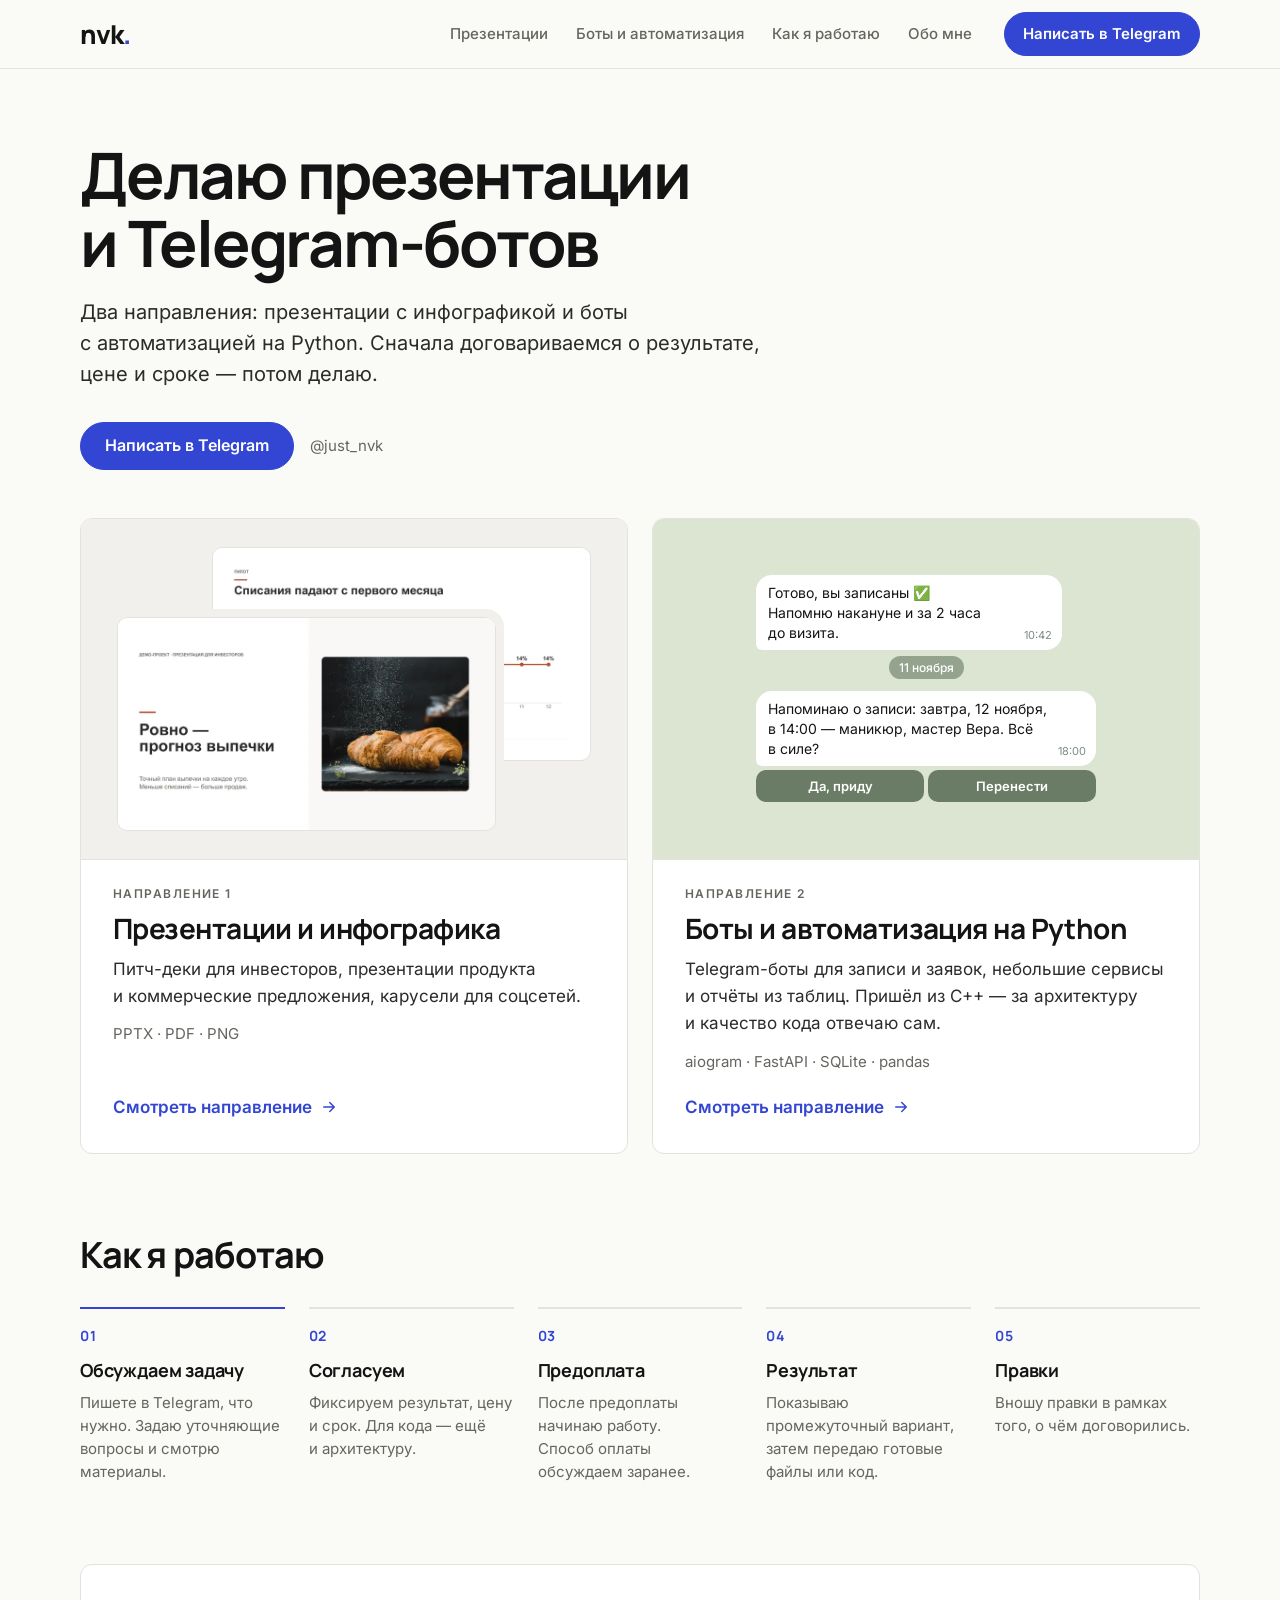
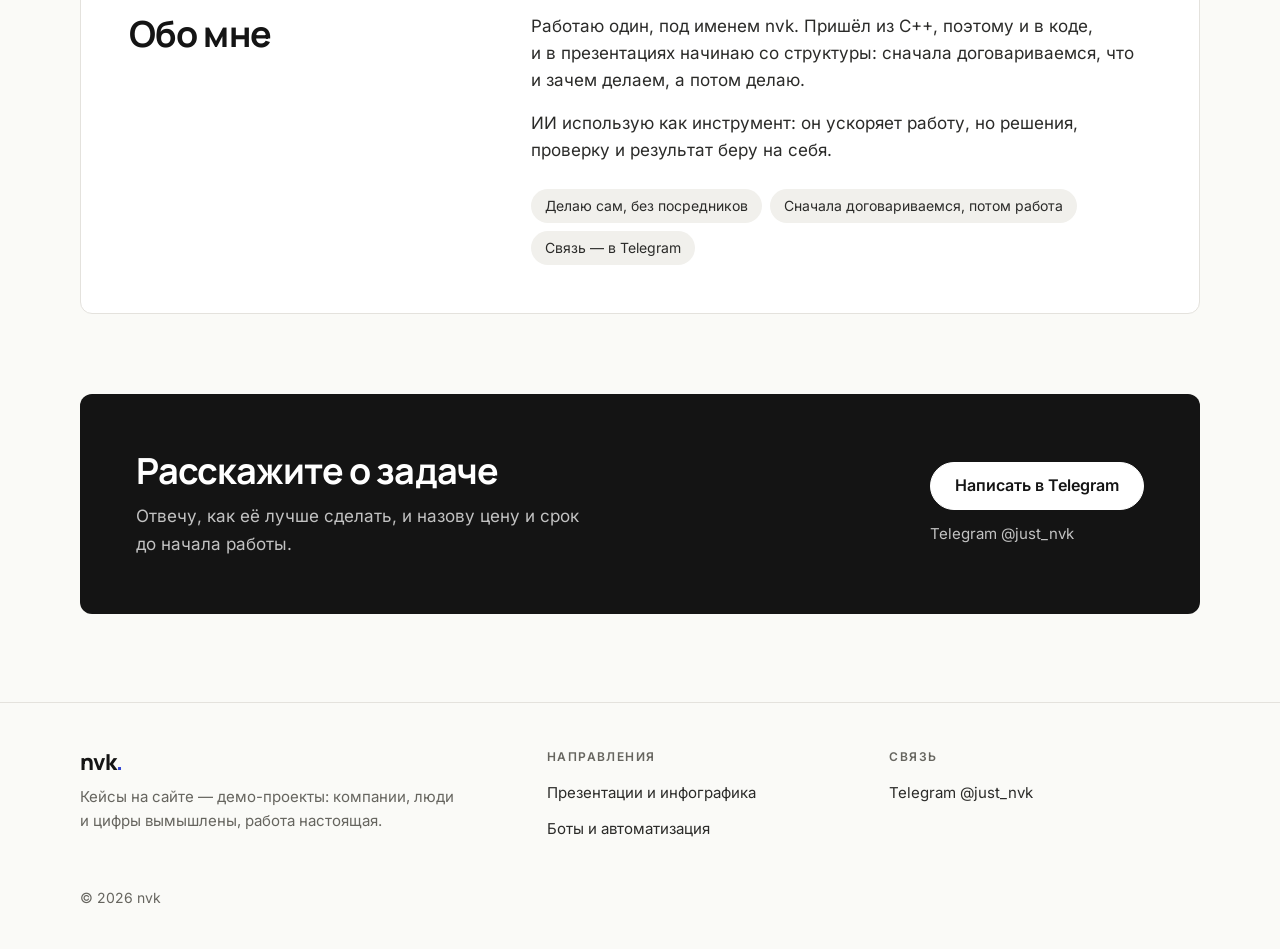
==== docs/index.html @ 6ec46cb9 "Сайт-портфолио nvk" ====
<!doctype html>
<html lang="ru">
<head>
<meta charset="utf-8">
<meta name="viewport" content="width=device-width, initial-scale=1">
<title>nvk — презентации и Telegram-боты</title>
<meta name="description" content="Делаю презентации и инфографику, Telegram-ботов и автоматизацию на Python. Сначала договариваемся о результате, цене и сроке — потом делаю.">
<meta property="og:type" content="website">
<meta property="og:locale" content="ru_RU">
<meta property="og:site_name" content="nvk">
<meta property="og:title" content="nvk — презентации и Telegram-боты">
<meta property="og:description" content="Делаю презентации и инфографику, Telegram-ботов и автоматизацию на Python. Сначала договариваемся о результате, цене и сроке — потом делаю.">
<link rel="canonical" href="https://just-nvk.github.io/">
<meta property="og:url" content="https://just-nvk.github.io/">
<meta property="og:image" content="https://just-nvk.github.io/assets/img/og/hub.png">
<meta property="og:image:width" content="1200">
<meta property="og:image:height" content="630">
<meta name="twitter:card" content="summary_large_image">
<meta name="theme-color" content="#FAFAF7">
<meta name="color-scheme" content="light">
<link rel="icon" href="favicon.svg" type="image/svg+xml">
<link rel="apple-touch-icon" href="apple-touch-icon.png">
<link rel="preload" href="assets/fonts/inter-cyrillic.woff2" as="font" type="font/woff2" crossorigin>
<link rel="preload" href="assets/fonts/manrope-cyrillic.woff2" as="font" type="font/woff2" crossorigin>
<link rel="stylesheet" href="assets/css/site.css?v=47641e12">
</head>
<body>
<a class="skip" href="#main">Перейти к содержанию</a>
<header class="site-header"><div class="container site-header__in">
<a class="wordmark" href="./" aria-label="nvk — на главную">nvk<i>.</i></a>
<nav class="nav" aria-label="Разделы"><a href="design/">Презентации</a><a href="dev/">Боты и автоматизация</a><a href="#process">Как я работаю</a><a href="#about">Обо мне</a></nav>
<a class="btn btn--primary btn--sm" href="https://t.me/just_nvk" target="_blank" rel="noopener">Написать в Telegram</a>
</div></header>
<main id="main">
<section class="hero hero--hub"><div class="container">
<h1>Делаю презентации и Telegram-ботов</h1>
<p class="lead">Два направления: презентации с инфографикой и боты с автоматизацией на Python. Сначала договариваемся о результате, цене и сроке — потом делаю.</p>
<div class="hero__actions"><a class="btn btn--primary" href="https://t.me/just_nvk" target="_blank" rel="noopener">Написать в Telegram</a><span class="hero__note">@just_nvk</span></div>
</div></section>
<section class="section section--dirs" aria-label="Направления"><div class="container"><div class="dirs">
<a class="dir" href="design/">
<div class="dir__media"><div class="deck-stack">
<img class="deck-stack__back" src="assets/img/rovno/slide-06-800.webp" srcset="assets/img/rovno/slide-06-800.webp 800w, assets/img/rovno/slide-06-1600.webp 1600w" sizes="(max-width: 899px) 90vw, 440px" width="1600" height="900" alt="Слайд «Пилот» из питч-дека «Ровно» с диаграммой списаний" loading="lazy" decoding="async">
<img class="deck-stack__front" src="assets/img/rovno/slide-01-800.webp" srcset="assets/img/rovno/slide-01-800.webp 800w, assets/img/rovno/slide-01-1600.webp 1600w" sizes="(max-width: 899px) 90vw, 440px" width="1600" height="900" alt="Обложка питч-дека «Ровно»" loading="lazy" decoding="async">
</div></div>
<div class="dir__body"><span class="dir__label">Направление 1</span><h2>Презентации и инфографика</h2><p><span class="nw">Питч-деки</span> для инвесторов, презентации продукта и коммерческие предложения, карусели для соцсетей.</p><p class="dir__meta">PPTX · PDF · PNG</p><span class="link-more">Смотреть направление <svg viewBox="0 0 24 24" fill="none" stroke="currentColor" stroke-width="2" stroke-linecap="round" stroke-linejoin="round" aria-hidden="true"><path d="M5 12h14M13 6l6 6-6 6"/></svg></span></div>
</a>
<a class="dir" href="dev/">
<div class="dir__media dir__media--chat"><div class="chat-snippet chat-snippet--full" role="img" aria-label="Пример: бот подтверждает запись, а накануне визита напоминает о ней и предлагает кнопки «Да, приду» и «Перенести»"><div class="chat-col" aria-hidden="true">
<div class="tg-msg">Готово, вы записаны ✅
Напомню накануне и за 2 часа до визита.<time>10:42</time></div>
<span class="tg-pill">11 ноября</span>
<div class="tg-group"><div class="tg-msg">Напоминаю о записи: завтра, 12 ноября, в 14:00 — маникюр, мастер Вера. Всё в силе?<time>18:00</time></div><div class="tg-kb tg-kb--2"><span>Да, приду</span><span>Перенести</span></div></div>
</div></div></div>
<div class="dir__body"><span class="dir__label">Направление 2</span><h2>Боты и автоматизация на Python</h2><p>Telegram-боты для записи и заявок, небольшие сервисы и отчёты из таблиц. Пришёл из C++ — за архитектуру и качество кода отвечаю сам.</p><p class="dir__meta">aiogram · FastAPI · SQLite · pandas</p><span class="link-more">Смотреть направление <svg viewBox="0 0 24 24" fill="none" stroke="currentColor" stroke-width="2" stroke-linecap="round" stroke-linejoin="round" aria-hidden="true"><path d="M5 12h14M13 6l6 6-6 6"/></svg></span></div>
</a>
</div></div></section>
<section class="section" id="process" aria-labelledby="process-title"><div class="container">
<div class="section__head"><h2 id="process-title">Как я работаю</h2></div>
<ol class="steps"><li><h3>Обсуждаем задачу</h3><p>Пишете в Telegram, что нужно. Задаю уточняющие вопросы и смотрю материалы.</p></li><li><h3>Согласуем</h3><p>Фиксируем результат, цену и срок. Для кода — ещё и архитектуру.</p></li><li><h3>Предоплата</h3><p>После предоплаты начинаю работу. Способ оплаты обсуждаем заранее.</p></li><li><h3>Результат</h3><p>Показываю промежуточный вариант, затем передаю готовые файлы или код.</p></li><li><h3>Правки</h3><p>Вношу правки в рамках того, о чём договорились.</p></li></ol>
</div></section>
<section class="section" id="about" aria-labelledby="about-title"><div class="container"><div class="about">
<h2 id="about-title">Обо мне</h2>
<div class="about__text"><p>Работаю один, под именем nvk. Пришёл из C++, поэтому и в коде, и в презентациях начинаю со структуры: сначала договариваемся, что и зачем делаем, а потом делаю.</p><p>ИИ использую как инструмент: он ускоряет работу, но решения, проверку и результат беру на себя.</p><ul class="about__facts"><li>Делаю сам, без посредников</li><li>Сначала договариваемся, потом работа</li><li>Связь — в Telegram</li></ul></div>
</div></div></section>
<section class="section" aria-labelledby="cta-title"><div class="container"><div class="cta-band">
<div><h2 id="cta-title">Расскажите о задаче</h2><p>Отвечу, как её лучше сделать, и назову цену и срок до начала работы.</p></div>
<div class="cta-band__act"><a class="btn btn--light" href="https://t.me/just_nvk" target="_blank" rel="noopener">Написать в Telegram</a><span class="cta-band__handle">Telegram @just_nvk</span></div>
</div></div></section>
</main>
<footer class="site-footer"><div class="container">
<div class="site-footer__grid">
<div class="site-footer__about"><a class="wordmark" href="./" aria-label="nvk — на главную">nvk<i>.</i></a><p>Кейсы на сайте — <span class="nw">демо-проекты</span>: компании, люди и цифры вымышлены, работа настоящая.</p></div>
<div><h2>Направления</h2><ul><li><a href="design/">Презентации и инфографика</a></li><li><a href="dev/">Боты и автоматизация</a></li></ul></div>
<div><h2>Связь</h2><ul><li><a href="https://t.me/just_nvk" target="_blank" rel="noopener">Telegram @just_nvk</a></li></ul></div>
</div>
<p class="site-footer__copy">© 2026 nvk</p>
</div></footer>
</body>
</html>
---- docs/assets/css/site.css ----
/* nvk — стили сайта. Шрифты: Manrope и Inter (SIL Open Font License). */
@font-face{font-family:"Manrope";font-style:normal;font-weight:200 800;font-display:swap;src:url(../fonts/manrope-cyrillic.woff2) format("woff2");unicode-range:U+0301,U+0400-045F,U+0490-0491,U+04B0-04B1,U+2116}
@font-face{font-family:"Manrope";font-style:normal;font-weight:200 800;font-display:swap;src:url(../fonts/manrope-latin.woff2) format("woff2");unicode-range:U+0000-00FF,U+0131,U+0152-0153,U+02BB-02BC,U+02C6,U+02DA,U+02DC,U+0304,U+0308,U+0329,U+2000-206F,U+20AC,U+2122,U+2191,U+2193,U+2212,U+2215,U+FEFF,U+FFFD}
@font-face{font-family:"Inter";font-style:normal;font-weight:100 900;font-display:swap;src:url(../fonts/inter-cyrillic.woff2) format("woff2");unicode-range:U+0301,U+0400-045F,U+0490-0491,U+04B0-04B1,U+2116}
@font-face{font-family:"Inter";font-style:normal;font-weight:100 900;font-display:swap;src:url(../fonts/inter-latin.woff2) format("woff2");unicode-range:U+0000-00FF,U+0131,U+0152-0153,U+02BB-02BC,U+02C6,U+02DA,U+02DC,U+0304,U+0308,U+0329,U+2000-206F,U+20AC,U+2122,U+2191,U+2193,U+2212,U+2215,U+FEFF,U+FFFD}
@font-face{font-family:"Inter";font-style:normal;font-weight:100 900;font-display:swap;src:url(../fonts/inter-ruble.woff2) format("woff2");unicode-range:U+20BD}

:root{
  --ink:#141414;--text:#2B2B29;--muted:#66655F;
  --paper:#FAFAF7;--surface:#F1F0EC;--line:#E4E2DD;--line-strong:#CFCCC5;--white:#FFFFFF;
  --accent:#3346D3;--accent-hover:#2636B5;--accent-soft:#EEF0FD;
  --tg-bg:#DCE5D1;
  --font-head:"Manrope","Inter",system-ui,-apple-system,"Segoe UI",Roboto,Arial,sans-serif;
  --font-body:"Inter",system-ui,-apple-system,"Segoe UI",Roboto,Arial,sans-serif;
  --font-mono:ui-monospace,SFMono-Regular,Menlo,Consolas,"Liberation Mono",monospace;
  --container:1120px;--gutter:clamp(20px,4vw,40px);
  --radius:12px;--radius-sm:8px;
  color-scheme:light;
}

*,*::before,*::after{box-sizing:border-box}
html{-webkit-text-size-adjust:100%;text-size-adjust:100%;scroll-padding-top:88px}
@media (prefers-reduced-motion:no-preference){html{scroll-behavior:smooth}}
body{margin:0;background:var(--paper);color:var(--text);font:400 17px/1.6 var(--font-body);-webkit-font-smoothing:antialiased;-moz-osx-font-smoothing:grayscale;font-feature-settings:"cv11"}
img,svg{display:block;max-width:100%}
img{height:auto}
a{color:inherit}
h1,h2,h3{margin:0;font-family:var(--font-head);color:var(--ink);font-weight:700;text-wrap:balance}
p,ul,ol,figure{margin:0}
ul,ol{padding:0;list-style:none}
p{text-wrap:pretty}
main{display:block}

.nw{white-space:nowrap}
.container{width:100%;max-width:calc(var(--container) + 2 * var(--gutter));margin-inline:auto;padding-inline:var(--gutter)}
.vh{position:absolute!important;width:1px;height:1px;margin:-1px;padding:0;overflow:hidden;clip:rect(0 0 0 0);white-space:nowrap;border:0}
.skip{position:absolute;left:16px;top:-80px;z-index:100;padding:12px 18px;background:var(--ink);color:#fff;border-radius:var(--radius-sm);text-decoration:none;font-weight:600}
.skip:focus{top:12px}
:focus-visible{outline:2px solid var(--accent);outline-offset:3px;border-radius:6px}

/* Шапка */
.site-header{position:sticky;top:0;z-index:20;background:rgba(250,250,247,.9);-webkit-backdrop-filter:saturate(1.5) blur(14px);backdrop-filter:saturate(1.5) blur(14px);border-bottom:1px solid var(--line)}
.site-header__in{display:flex;align-items:center;gap:32px;min-height:68px}
.wordmark{font:800 26px/1 var(--font-head);letter-spacing:-.04em;color:var(--ink);text-decoration:none;padding:8px 0}
.wordmark i{font-style:normal;color:var(--accent)}
.nav{display:flex;gap:28px;margin-left:auto}
.nav a{font-size:15px;font-weight:500;color:var(--muted);text-decoration:none;padding:12px 0}
.nav a:hover{color:var(--ink)}
.nav a[aria-current="page"]{color:var(--ink)}
@media (max-width:899px){.nav{display:none}.site-header .btn{margin-left:auto}}

/* Кнопки и метки */
.btn{display:inline-flex;align-items:center;justify-content:center;gap:10px;min-height:48px;padding:12px 24px;border:1.5px solid var(--accent);border-radius:999px;font:600 16px/1.2 var(--font-body);text-decoration:none;white-space:nowrap;cursor:pointer;transition:background-color .15s,border-color .15s,color .15s}
.btn svg{width:18px;height:18px;flex:none}
.btn--primary{background:var(--accent);color:#fff}
.btn--primary:hover{background:var(--accent-hover);border-color:var(--accent-hover)}
.btn--ghost{background:transparent;color:var(--accent)}
.btn--ghost:hover{background:var(--accent-soft)}
.btn--light{background:#fff;border-color:#fff;color:var(--ink)}
.btn--light:hover{background:var(--accent-soft);border-color:var(--accent-soft)}
.btn--sm{min-height:44px;padding:10px 18px;font-size:15px}
.kicker{display:inline-block;font:600 12px/1 var(--font-body);letter-spacing:.12em;text-transform:uppercase;color:var(--accent);background:var(--accent-soft);padding:8px 12px;border-radius:999px}
.badge{display:inline-flex;align-items:center;gap:6px;font:600 12px/1 var(--font-body);letter-spacing:.08em;text-transform:uppercase;color:var(--muted);background:var(--white);border:1px solid var(--line);padding:7px 10px;border-radius:999px}
.badge::before{content:"";width:6px;height:6px;border-radius:50%;background:var(--accent)}
.tags{display:flex;flex-wrap:wrap;gap:8px}
.tags li{font-size:14px;line-height:1;padding:9px 12px;border:1px solid var(--line);border-radius:999px;background:var(--white);color:var(--text)}
.link-more{display:inline-flex;align-items:center;gap:8px;font-weight:600;color:var(--accent);text-decoration:none}
a.link-more:hover{text-decoration:underline;text-underline-offset:3px}
.link-more svg{width:18px;height:18px;transition:transform .15s}

/* Общие секции */
.section{padding:64px 0}
@media (max-width:599px){.section{padding:48px 0}.section--band{padding:48px 0}}
.section + .section{padding-top:16px}
.section--band{background:var(--surface);padding:64px 0;margin:48px 0 0}
.section--band + .section{padding-top:64px}
.section__head{margin-bottom:32px}
.section__head p{margin-top:12px;color:var(--muted);max-width:40em}
h2{font-size:clamp(28px,3vw,36px);line-height:1.15;letter-spacing:-.025em}
h3{font-size:21px;line-height:1.3;letter-spacing:-.01em}

/* Первый экран */
.hero{padding:72px 0 56px}
.hero__grid{display:grid;grid-template-columns:minmax(0,1fr) minmax(0,1fr);gap:56px;align-items:center}
.hero h1{margin-top:20px;font-size:clamp(38px,4.6vw,54px);line-height:1.06;letter-spacing:-.035em}
.hero .lead{margin-top:20px}
.lead{font-size:clamp(18px,1.7vw,20px);line-height:1.55;color:var(--text);max-width:33em}
.hero__actions{display:flex;flex-wrap:wrap;align-items:center;gap:12px 16px;margin-top:32px}
.hero__note{font-size:15px;color:var(--muted)}
.hero .tags{margin-top:28px}
.hero--hub{padding-bottom:32px}
.section--dirs{padding-top:16px}
@media (min-width:900px){.hero--dev .hero__grid{grid-template-columns:minmax(0,1.35fr) minmax(0,.65fr)}}
.hero--hub h1{margin-top:0;max-width:12em;font-size:clamp(40px,5.4vw,64px)}
.hero--hub .lead{max-width:36em}
@media (max-width:899px){.hero{padding:48px 0 40px}.hero__grid{grid-template-columns:1fr;gap:40px}}

/* Слайды в первом экране */
.deck-stack{position:relative;aspect-ratio:16/12.6;width:100%}
.deck-stack img{position:absolute;width:84%;border-radius:10px;border:1px solid var(--line);background:#fff}
.deck-stack__back{top:0;right:0}
.deck-stack__front{left:0;bottom:0;outline:8px solid var(--paper)}

/* Макет Telegram */
.phone{width:min(340px,100%);margin-inline:auto;padding:10px;border-radius:46px;background:var(--ink)}
.phone__screen{display:flex;flex-direction:column;height:560px;border-radius:36px;overflow:hidden;background:var(--tg-bg)}
.phone__caption{margin-top:16px;text-align:center;font-size:14px;color:var(--muted)}
.tg-head{display:flex;align-items:center;gap:12px;padding:14px 16px 12px;background:#fff;border-bottom:1px solid rgba(20,20,20,.06)}
.tg-head__back{width:10px;height:16px;color:#6B7A72;flex:none}
.tg-ava{display:grid;place-items:center;flex:none;width:38px;height:38px;border-radius:50%;background:#2E9E77;color:#fff;font:700 16px/1 var(--font-body)}
.tg-head b{display:block;font-size:15px;line-height:1.25;color:var(--ink);font-weight:600}
.tg-head small{display:block;font-size:13px;line-height:1.3;color:#6B7A72}
.tg-chat{flex:1;display:flex;flex-direction:column;justify-content:flex-end;gap:6px;padding:12px 10px 10px;overflow:hidden}
.tg-pill{align-self:center;margin-bottom:6px;padding:4px 10px;border-radius:999px;background:rgba(48,72,46,.42);color:#fff;font-size:12px;line-height:1.3;font-weight:500}
.tg-msg{align-self:flex-start;max-width:90%;padding:8px 12px 7px;border-radius:16px 16px 16px 6px;background:#fff;color:var(--ink);font-size:14px;line-height:1.42;white-space:pre-line}
.tg-msg time{float:right;margin:7px -2px -3px 12px;font-size:11px;line-height:1;color:#7F8C84}
.tg-group{display:grid;gap:4px;align-self:flex-start;width:fit-content;max-width:90%}
.tg-group .tg-msg{max-width:none}
.tg-kb{display:grid;gap:4px}
.tg-kb--3{grid-template-columns:repeat(3,minmax(0,1fr))}
.tg-kb--2{grid-template-columns:repeat(2,minmax(0,1fr))}
.tg-kb span{display:block;padding:8px 10px;border-radius:10px;background:rgba(38,60,36,.62);color:#fff;font-size:13px;line-height:1.25;font-weight:600;text-align:center;white-space:nowrap;overflow:hidden;text-overflow:ellipsis}
.tg-kb .is-wide{grid-column:1/-1}
.tg-kb .is-active{background:rgba(20,36,20,.86)}
.tg-input{display:flex;align-items:center;gap:10px;margin:0 8px 10px;padding:10px 14px;border-radius:999px;background:#fff;color:#8E9A93;font-size:14px}
.tg-input::after{content:"";margin-left:auto;width:18px;height:18px;border-radius:50%;border:2px solid #B9C2BC}
.chat-snippet{display:flex;align-items:center;justify-content:center;height:100%;padding:24px;background:var(--tg-bg)}
.chat-col{display:flex;flex-direction:column;gap:6px;width:100%;max-width:340px}
.chat-col .tg-group{max-width:100%}

/* Направления на главной */
.dirs{display:grid;grid-template-columns:repeat(2,minmax(0,1fr));gap:24px}
.dir{display:flex;flex-direction:column;background:var(--white);border:1px solid var(--line);border-radius:var(--radius);overflow:hidden;text-decoration:none;color:inherit;transition:border-color .15s}
.dir:hover{border-color:var(--line-strong)}
.dir:hover .link-more svg,.card:hover .link-more svg{transform:translateX(3px)}
.dir__media{position:relative;aspect-ratio:16/10;background:var(--surface);border-bottom:1px solid var(--line);overflow:hidden}
.dir__media .deck-stack{position:absolute;inset:28px 36px;width:auto;aspect-ratio:auto}
.dir__media .deck-stack img{width:80%}
.dir__media .deck-stack__front{outline-color:var(--surface)}
.dir__body{display:flex;flex-direction:column;gap:12px;flex:1;padding:28px 32px 32px}
.dir__label{font:600 12px/1 var(--font-body);letter-spacing:.12em;text-transform:uppercase;color:var(--muted)}
.dir h2{font-size:clamp(24px,2.4vw,28px);letter-spacing:-.02em}
.dir__meta{font-size:15px;color:var(--muted)}
.dir .link-more{margin-top:auto;padding-top:8px}
@media (max-width:899px){.dirs{grid-template-columns:1fr}.dir__body{padding:24px 24px 28px}}
@media (max-width:599px){.dir__media--chat{aspect-ratio:auto}.dir__media--chat .chat-snippet{padding:24px 16px}}

/* Услуги */
.svc{display:grid;grid-template-columns:repeat(3,minmax(0,1fr));gap:24px;counter-reset:svc}
.svc li{display:flex;flex-direction:column;gap:12px;padding:28px;background:var(--white);border:1px solid var(--line);border-radius:var(--radius)}
.svc li::before{counter-increment:svc;content:"0" counter(svc);font:700 14px/1 var(--font-head);color:var(--accent);letter-spacing:.04em}
.svc p{color:var(--text)}
.svc__foot{display:flex;flex-direction:column;gap:4px;margin-top:auto;padding-top:16px;border-top:1px solid var(--line)}
.svc__price{font:700 18px/1.35 var(--font-head);color:var(--ink)}
.svc__price span{font:500 15px/1.35 var(--font-body);color:var(--muted)}
.svc__meta{font-size:14px;color:var(--muted);font-weight:500}
@media (max-width:899px){.svc{grid-template-columns:1fr;gap:16px}.svc li{padding:24px}}

/* Карточки кейсов */
.cards{display:grid;grid-template-columns:repeat(auto-fill,minmax(300px,1fr));gap:24px}
.cards--2{grid-template-columns:repeat(2,minmax(0,1fr))}
.card{display:flex;flex-direction:column;background:var(--white);border:1px solid var(--line);border-radius:var(--radius);overflow:hidden;color:inherit;text-decoration:none;transition:border-color .15s}
a.card:hover{border-color:var(--line-strong)}
.card__media{position:relative;aspect-ratio:16/9;background:var(--surface);border-bottom:1px solid var(--line);overflow:hidden}
.card__media > img{width:100%;height:100%;object-fit:cover}
.card__tags{display:flex;flex-wrap:wrap;align-items:center;gap:8px}
.card__ph{display:grid;place-items:center;height:100%;font:600 14px/1 var(--font-body);letter-spacing:.12em;text-transform:uppercase;color:var(--muted)}
.card__ph span{padding:10px 14px;border:1px dashed var(--line-strong);border-radius:999px}
.card__body{display:flex;flex-direction:column;align-items:flex-start;gap:12px;flex:1;padding:24px 28px 28px}
.card__meta{font-size:15px;color:var(--muted)}
.card .link-more{margin-top:auto;padding-top:4px}
.card--draft .card__body h3{color:var(--text)}
.cards--1{grid-template-columns:minmax(0,1fr)}
@media (min-width:900px){
  .card--wide{display:grid;grid-template-columns:minmax(0,1.3fr) minmax(0,1fr)}
  .card--wide .card__media{border-bottom:0;border-right:1px solid var(--line)}
  .card--wide .card__body{justify-content:center;padding:40px 48px}
  .card--wide h3{font-size:30px}
  .card--wide .link-more{margin-top:8px}
}
.cases-empty{padding:24px 28px;border:1px dashed var(--line-strong);border-radius:var(--radius);color:var(--muted)}
@media (max-width:899px){.cards--2{grid-template-columns:1fr}.card__body{padding:22px 24px 26px}}

/* Что получите */
.benefits{display:grid;grid-template-columns:repeat(2,minmax(0,1fr));gap:20px 48px}
.benefits li{display:grid;grid-template-columns:32px 1fr;gap:4px 16px;padding:24px 0;border-top:1px solid var(--line-strong)}
.benefits svg{grid-row:span 2;width:32px;height:32px}
.benefits h3{font-size:19px}
.benefits p{color:var(--text)}
@media (max-width:899px){.benefits{grid-template-columns:1fr;gap:0}}

/* Как я работаю */
.steps{display:grid;grid-template-columns:repeat(5,minmax(0,1fr));gap:24px;counter-reset:step}
.steps li{position:relative;padding-top:20px;border-top:2px solid var(--line)}
.steps li::before{counter-increment:step;content:"0" counter(step);display:block;margin-bottom:16px;font:700 14px/1 var(--font-head);color:var(--accent);letter-spacing:.04em}
.steps li:first-child{border-top-color:var(--accent)}
.steps h3{font-size:18px;line-height:1.3;margin-bottom:8px}
.steps p{font-size:15px;line-height:1.55;color:var(--muted)}
@media (max-width:1023px){
  .steps{grid-template-columns:1fr;gap:0}
  .steps li{display:grid;grid-template-columns:48px 1fr;padding:20px 0;border-top:1px solid var(--line)}
  .steps li:first-child{border-top-color:var(--line)}
  .steps li::before{grid-row:span 2;margin:3px 0 0}
}

/* Обо мне */
.about{display:grid;grid-template-columns:minmax(0,4fr) minmax(0,7fr);gap:48px;padding:48px;background:var(--white);border:1px solid var(--line);border-radius:var(--radius)}
.about__text{display:flex;flex-direction:column;gap:16px;max-width:40em}
.about__facts{display:flex;flex-wrap:wrap;gap:8px;margin-top:8px}
.about__facts li{font-size:14px;line-height:1.3;padding:8px 14px;border-radius:18px;background:var(--surface);color:var(--text)}
@media (max-width:899px){.about{grid-template-columns:1fr;gap:20px;padding:28px 24px}}

/* Вопросы */
.faq-wrap{display:grid;grid-template-columns:minmax(0,4fr) minmax(0,7fr);gap:32px 48px;align-items:start}
.faq-wrap__head{display:flex;flex-direction:column;align-items:flex-start;gap:12px}
.faq-wrap__head p{color:var(--muted);max-width:22em}
.faq-wrap__head .link-more{padding:10px 0}
@media (max-width:899px){.faq-wrap{grid-template-columns:1fr}}
.faq{border-top:1px solid var(--line)}
.faq details{border-bottom:1px solid var(--line)}
.faq summary{position:relative;display:block;padding:22px 56px 22px 0;font:600 18px/1.4 var(--font-head);color:var(--ink);cursor:pointer;list-style:none}
.faq summary::-webkit-details-marker{display:none}
.faq summary::before,.faq summary::after{content:"";position:absolute;right:12px;top:50%;width:16px;height:2px;margin-top:-1px;border-radius:2px;background:var(--ink);transition:transform .2s}
.faq summary::after{transform:rotate(90deg)}
.faq details[open] summary::after{transform:rotate(0)}
.faq details p{padding:0 56px 24px 0;color:var(--text);max-width:40em}
@media (max-width:599px){.faq summary{font-size:17px;padding-right:44px}.faq details p{padding-right:0}}

/* Призыв */
.cta-band{display:grid;grid-template-columns:minmax(0,1fr) auto;align-items:center;gap:24px 48px;padding:56px;background:var(--ink);border-radius:var(--radius);color:#fff}
.cta-band h2{color:#fff}
.cta-band p{margin-top:12px;color:rgba(255,255,255,.74);max-width:32em}
.cta-band__act{display:flex;flex-direction:column;align-items:flex-start;gap:12px}
.cta-band__handle{font-size:15px;color:rgba(255,255,255,.74)}
@media (max-width:899px){.cta-band{grid-template-columns:1fr;padding:36px 24px}}

/* Подвал */
.site-footer{margin-top:24px;padding:48px 0 40px;border-top:1px solid var(--line);font-size:15px;color:var(--muted)}
.site-footer__grid{display:grid;grid-template-columns:minmax(0,1.4fr) repeat(2,minmax(0,1fr));gap:32px}
.site-footer .wordmark{font-size:22px;padding:0}
.site-footer__about{display:flex;flex-direction:column;align-items:flex-start;gap:12px;max-width:26em}
.site-footer h2{font:600 12px/1 var(--font-body);letter-spacing:.12em;text-transform:uppercase;color:var(--muted);margin-bottom:12px}
.site-footer li a{display:inline-block;padding:6px 0;color:var(--text);text-decoration:none}
.site-footer li a:hover{color:var(--accent)}
.site-footer__copy{margin-top:40px;font-size:14px}
@media (max-width:899px){.site-footer__grid{grid-template-columns:1fr 1fr}.site-footer__about{grid-column:1/-1}}

/* Страница кейса */
.crumbs{display:flex;flex-wrap:wrap;gap:8px;align-items:center;font-size:15px;color:var(--muted)}
.crumbs a{display:inline-flex;align-items:center;gap:8px;color:var(--muted);text-decoration:none;padding:10px 0}
.crumbs a:hover{color:var(--ink)}
.crumbs svg{width:14px;height:14px}
.case-hero{padding:32px 0 40px}
.case-hero .kicker{margin-top:20px}
.case-hero h1{margin-top:20px;font-size:clamp(36px,4.4vw,52px);line-height:1.08;letter-spacing:-.035em;max-width:14em}
.case-hero .lead{margin-top:20px;max-width:36em}
.facts{display:grid;grid-template-columns:repeat(4,minmax(0,1fr));margin-top:40px;border-top:1px solid var(--line);border-bottom:1px solid var(--line)}
.facts li{padding:20px 24px 20px 0}
.facts li + li{padding-left:24px;border-left:1px solid var(--line)}
.facts span{display:block;font-size:13px;letter-spacing:.08em;text-transform:uppercase;color:var(--muted);font-weight:600}
.facts b{display:block;margin-top:6px;font-weight:600;color:var(--ink);font-size:16px;line-height:1.4}
@media (max-width:899px){.facts{grid-template-columns:1fr 1fr}.facts li:nth-child(odd){padding-left:0;border-left:0}.facts li:nth-child(n+3){border-top:1px solid var(--line)}}
.case-cover{display:grid;grid-template-columns:minmax(0,2.08fr) minmax(0,1fr);gap:16px;align-items:start}
.case-cover__side{display:grid;gap:16px}
.case-cover img{width:100%;border-radius:var(--radius-sm);border:1px solid var(--line);background:#fff}
@media (max-width:699px){.case-cover{grid-template-columns:1fr;gap:12px}.case-cover__side{grid-template-columns:1fr 1fr;gap:12px}}
.case-sec{display:grid;grid-template-columns:minmax(0,3fr) minmax(0,8fr);gap:24px 48px;padding:48px 0;border-top:1px solid var(--line)}
.case-sec:first-of-type{border-top:0}
.case-sec__body{display:flex;flex-direction:column;gap:16px;max-width:720px}
.case-sec__body > *{min-width:0}
@media (max-width:899px){.case-sec{grid-template-columns:1fr;padding:40px 0}}
.flow{display:flex;flex-wrap:wrap;gap:8px 6px;align-items:center}
.flow li{display:inline-flex;align-items:center;gap:6px;font-size:15px;font-weight:500}
.flow li span{padding:8px 12px;border:1px solid var(--line);border-radius:999px;background:var(--white)}
.flow li:not(:last-child)::after{content:"";width:7px;height:7px;margin:0 4px 0 2px;border-top:1.5px solid var(--muted);border-right:1.5px solid var(--muted);transform:rotate(45deg)}
.decisions{display:grid;grid-template-columns:repeat(2,minmax(0,1fr));gap:16px;margin-top:8px}
.decisions li{padding:20px 24px;background:var(--white);border:1px solid var(--line);border-radius:var(--radius)}
.decisions h3{font-size:17px;margin-bottom:6px}
.decisions p{font-size:15px;line-height:1.55;color:var(--text)}
@media (max-width:599px){.decisions{grid-template-columns:1fr}}
.gallery{display:grid;grid-template-columns:repeat(2,minmax(0,1fr));gap:32px 24px}
.gallery a{display:block;border-radius:var(--radius-sm);border:1px solid var(--line);overflow:hidden;background:#fff;transition:border-color .15s}
.gallery a:hover{border-color:var(--line-strong)}
.gallery figcaption{margin-top:12px;font-size:15px;color:var(--muted)}
.gallery figcaption b{color:var(--ink);font-weight:600;margin-right:8px;font-variant-numeric:tabular-nums}
@media (max-width:699px){.gallery{grid-template-columns:1fr;gap:24px}}
.downloads{display:flex;flex-wrap:wrap;gap:12px}
.downloads small{font-weight:500;opacity:.75}
.credits,.note{font-size:14px;color:var(--muted)}

/* Кейс с видео и кодом */
.case-video video{display:block;width:100%;height:auto;border:1px solid var(--line);border-radius:var(--radius-sm);background:var(--paper)}
.case-video .case-video__wide{aspect-ratio:16/9}
.case-video .case-video__tall{display:none;aspect-ratio:9/16}
.case-video figcaption{margin-top:12px;font-size:15px;color:var(--muted)}
@media (max-width:699px){
  .case-video .case-video__wide{display:none}
  .case-video .case-video__tall{display:block;max-width:400px;margin-inline:auto;width:min(100%,400px,calc((100svh - 120px) * 9 / 16))}
  .case-video figcaption{text-align:center}
}
.flow--code li span{font:500 14px/1.3 var(--font-mono);color:var(--ink);background:var(--surface)}
.arch{margin:0;border-top:1px solid var(--line)}
.arch div{display:grid;grid-template-columns:minmax(0,13em) minmax(0,1fr);gap:2px 24px;padding:12px 0;border-bottom:1px solid var(--line)}
.arch dt code{font:500 14px/1.7 var(--font-mono);color:var(--ink)}
.arch dd{margin:0;font-size:15px;line-height:1.6;color:var(--text)}
@media (max-width:599px){.arch div{grid-template-columns:1fr}}
.term{margin:0;padding:20px 24px;border-radius:var(--radius);background:var(--ink);color:#C9C8C1;font:400 14px/1.75 var(--font-mono);white-space:pre-wrap;overflow-wrap:anywhere}
.term code{font:inherit}
.term__cmd{color:#fff}
.term__cmd::before{content:"$ ";color:#8F8E87}
.term__ok{color:#8BE3B0}
.checks{display:grid;gap:10px}
.checks li{position:relative;padding-left:32px;font-size:16px;line-height:1.55}
.checks li::before{content:"";position:absolute;left:0;top:2px;width:20px;height:20px;border-radius:50%;background:var(--accent-soft) url("data:image/svg+xml,%3Csvg xmlns='http://www.w3.org/2000/svg' viewBox='0 0 20 20'%3E%3Cpath d='M6 10.4l2.6 2.6L14 7.4' fill='none' stroke='%233346D3' stroke-width='1.8' stroke-linecap='round' stroke-linejoin='round'/%3E%3C/svg%3E") center/20px no-repeat}
.checks--open li::before{background:none;border:1.5px solid var(--line-strong);width:16px;height:16px;left:2px;top:4px}

/* Просмотр слайдов */
.lb{width:100%;height:100%;max-width:100%;max-height:100%;margin:0;padding:0;border:0;background:transparent;color:#fff;overflow:hidden}
.lb::backdrop{background:#141414}
.lb__fig{position:absolute;inset:64px 88px 56px;display:flex;flex-direction:column;align-items:center;justify-content:center;gap:16px}
.lb__img{max-width:100%;max-height:calc(100% - 40px);width:auto;border-radius:var(--radius-sm);background:#fff}
.lb__cap{font-size:15px;color:rgba(255,255,255,.8);text-align:center}
.lb__btn{position:absolute;display:grid;place-items:center;width:48px;height:48px;padding:0;border:1px solid rgba(255,255,255,.28);border-radius:50%;background:rgba(255,255,255,.08);color:#fff;cursor:pointer}
.lb__btn:hover{background:rgba(255,255,255,.18)}
.lb__btn svg{width:20px;height:20px}
.lb__prev{left:20px;top:50%;margin-top:-24px}
.lb__next{right:20px;top:50%;margin-top:-24px}
.lb__close{right:20px;top:16px}
html.lb-open{overflow:hidden}
@media (max-width:699px){
  .lb__fig{inset:72px 12px 96px}
  .lb__prev,.lb__next{top:auto;bottom:28px;margin-top:0}
  .lb__prev{left:calc(50% - 60px)}
  .lb__next{right:calc(50% - 60px)}
}

/* 404 */
.notfound{padding:120px 0 80px}
.notfound h1{font-size:clamp(36px,4.4vw,52px);letter-spacing:-.035em;margin:20px 0 16px}

@media (prefers-reduced-motion:reduce){*,*::before,*::after{transition:none!important;animation:none!important}}
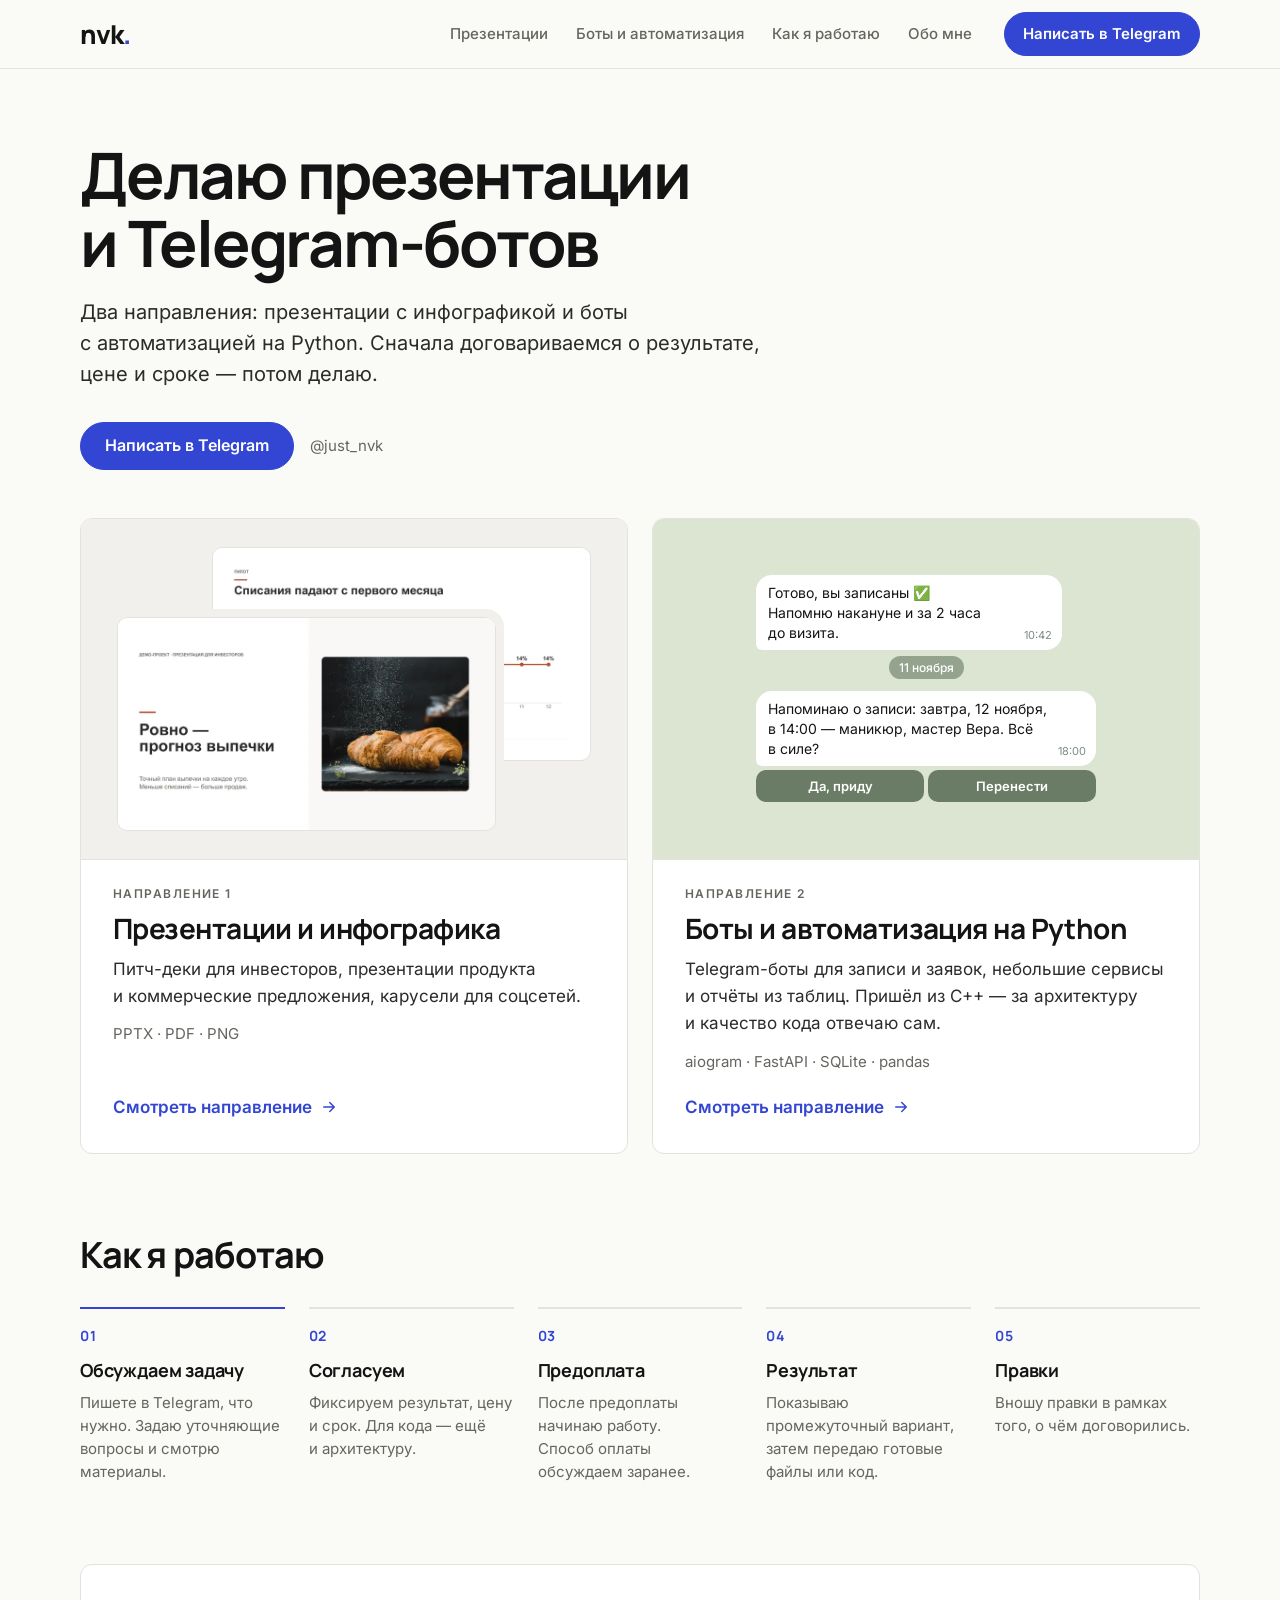
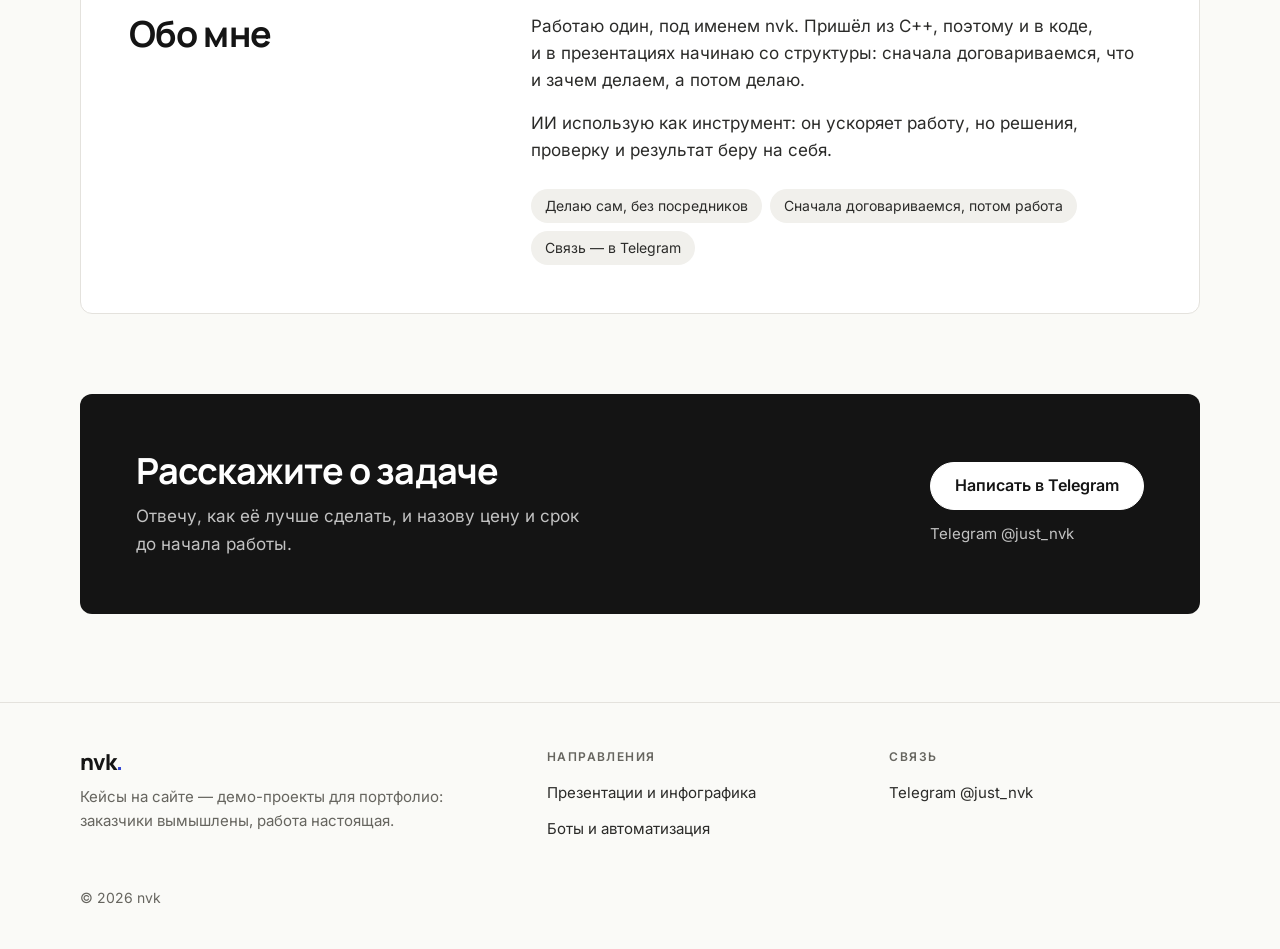
==== commit aae11912: "Кейс «ИИ в 2026»: карусель с инфографикой по данным Stanford AI Index и IEA" ====
--- a/docs/index.html
+++ b/docs/index.html
@@ -22,7 +22,7 @@
 <link rel="apple-touch-icon" href="apple-touch-icon.png">
 <link rel="preload" href="assets/fonts/inter-cyrillic.woff2" as="font" type="font/woff2" crossorigin>
 <link rel="preload" href="assets/fonts/manrope-cyrillic.woff2" as="font" type="font/woff2" crossorigin>
-<link rel="stylesheet" href="assets/css/site.css?v=47641e12">
+<link rel="stylesheet" href="assets/css/site.css?v=3ddd4fa3">
 </head>
 <body>
 <a class="skip" href="#main">Перейти к содержанию</a>
@@ -70,7 +70,7 @@
 </main>
 <footer class="site-footer"><div class="container">
 <div class="site-footer__grid">
-<div class="site-footer__about"><a class="wordmark" href="./" aria-label="nvk — на главную">nvk<i>.</i></a><p>Кейсы на сайте — <span class="nw">демо-проекты</span>: компании, люди и цифры вымышлены, работа настоящая.</p></div>
+<div class="site-footer__about"><a class="wordmark" href="./" aria-label="nvk — на главную">nvk<i>.</i></a><p>Кейсы на сайте — <span class="nw">демо-проекты</span> для портфолио: заказчики вымышлены, работа настоящая.</p></div>
 <div><h2>Направления</h2><ul><li><a href="design/">Презентации и инфографика</a></li><li><a href="dev/">Боты и автоматизация</a></li></ul></div>
 <div><h2>Связь</h2><ul><li><a href="https://t.me/just_nvk" target="_blank" rel="noopener">Telegram @just_nvk</a></li></ul></div>
 </div>
--- a/docs/assets/css/site.css
+++ b/docs/assets/css/site.css
@@ -284,6 +284,17 @@
 .gallery figcaption{margin-top:12px;font-size:15px;color:var(--muted)}
 .gallery figcaption b{color:var(--ink);font-weight:600;margin-right:8px;font-variant-numeric:tabular-nums}
 @media (max-width:699px){.gallery{grid-template-columns:1fr;gap:24px}}
+.gallery--cards{grid-template-columns:repeat(4,minmax(0,1fr));gap:28px 16px}
+.gallery--cards a{border-color:transparent;background:#0E0F11;border-radius:var(--radius)}
+.gallery--cards a:hover{border-color:var(--ink)}
+.gallery--cards img{width:100%;height:auto}
+@media (max-width:899px){.gallery--cards{grid-template-columns:repeat(2,minmax(0,1fr));gap:20px 12px}}
+.sources{display:grid;gap:12px}
+.sources li{padding:18px 22px;background:var(--white);border:1px solid var(--line);border-radius:var(--radius)}
+.sources a{display:inline-flex;align-items:center;gap:8px;font-weight:600;color:var(--accent);text-decoration:none}
+.sources a:hover{color:var(--accent-hover);text-decoration:underline;text-underline-offset:3px}
+.sources a svg{width:16px;height:16px;flex:none}
+.sources p{margin-top:6px;font-size:15px;line-height:1.55;color:var(--text)}
 .downloads{display:flex;flex-wrap:wrap;gap:12px}
 .downloads small{font-weight:500;opacity:.75}
 .credits,.note{font-size:14px;color:var(--muted)}
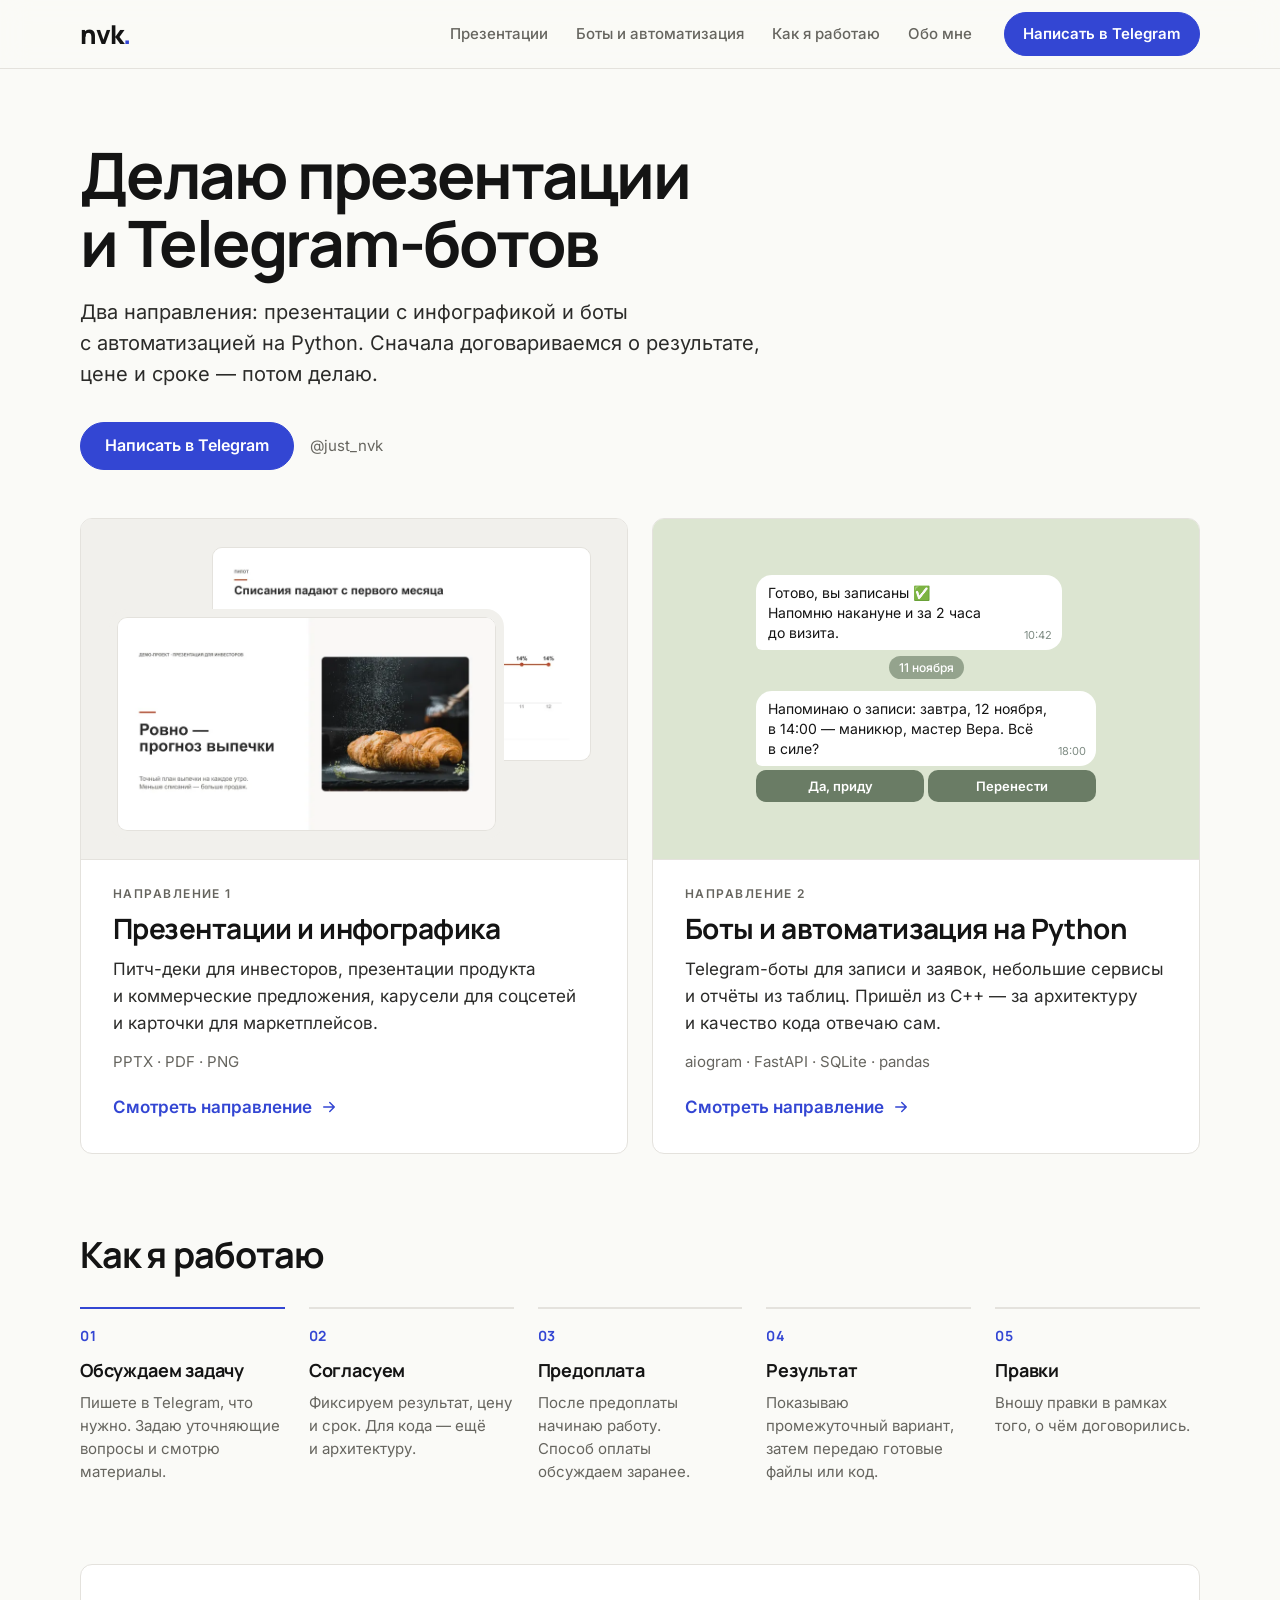
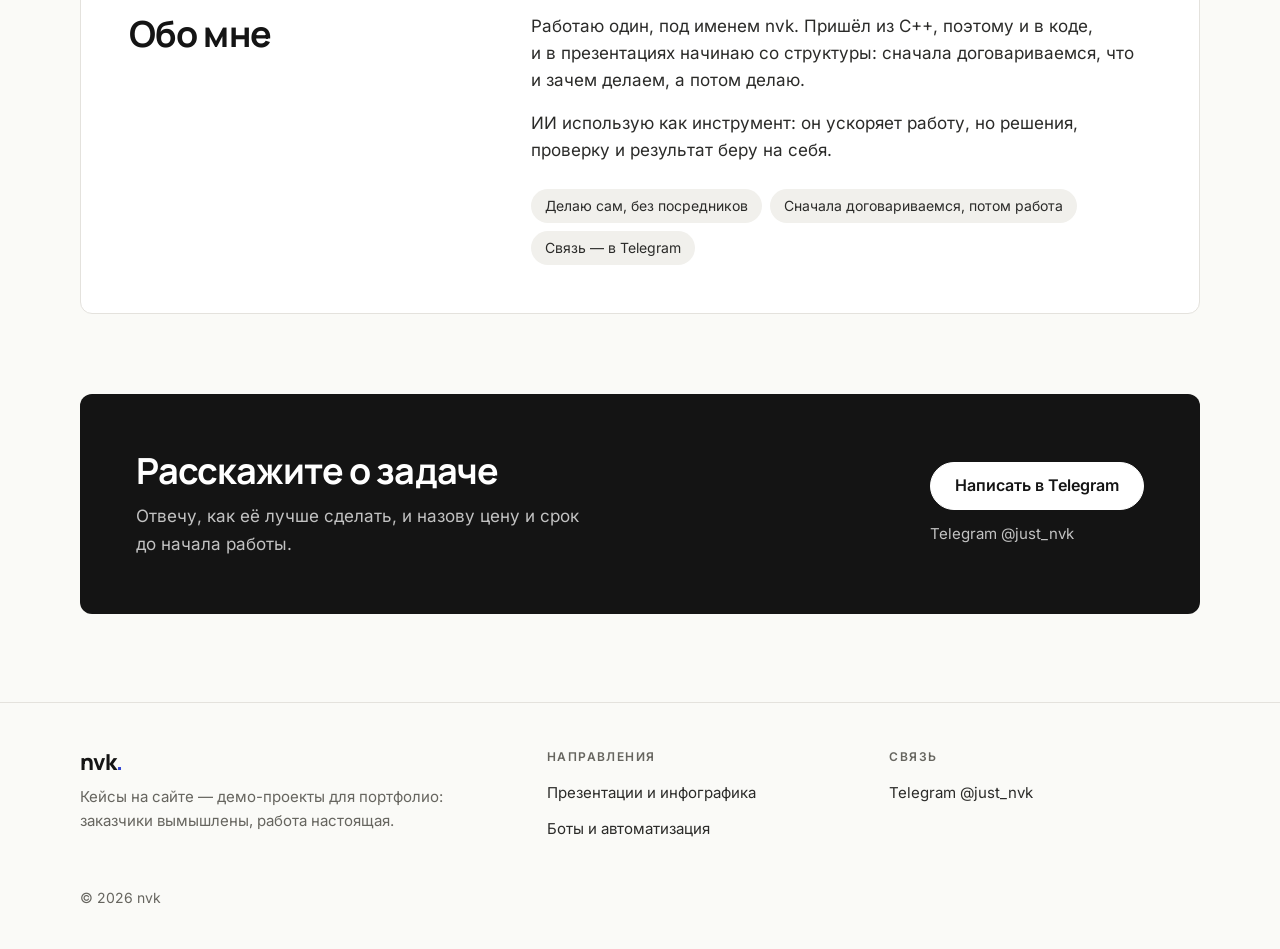
==== commit 2555b2e9: "Кейс «Кедр»: карточки товара для маркетплейса — 8 карточек 3:4, обработка фото, превью, PNG и PDF" ====
--- a/docs/index.html
+++ b/docs/index.html
@@ -22,7 +22,7 @@
 <link rel="apple-touch-icon" href="apple-touch-icon.png">
 <link rel="preload" href="assets/fonts/inter-cyrillic.woff2" as="font" type="font/woff2" crossorigin>
 <link rel="preload" href="assets/fonts/manrope-cyrillic.woff2" as="font" type="font/woff2" crossorigin>
-<link rel="stylesheet" href="assets/css/site.css?v=3ddd4fa3">
+<link rel="stylesheet" href="assets/css/site.css?v=3607f835">
 </head>
 <body>
 <a class="skip" href="#main">Перейти к содержанию</a>
@@ -43,7 +43,7 @@
 <img class="deck-stack__back" src="assets/img/rovno/slide-06-800.webp" srcset="assets/img/rovno/slide-06-800.webp 800w, assets/img/rovno/slide-06-1600.webp 1600w" sizes="(max-width: 899px) 90vw, 440px" width="1600" height="900" alt="Слайд «Пилот» из питч-дека «Ровно» с диаграммой списаний" loading="lazy" decoding="async">
 <img class="deck-stack__front" src="assets/img/rovno/slide-01-800.webp" srcset="assets/img/rovno/slide-01-800.webp 800w, assets/img/rovno/slide-01-1600.webp 1600w" sizes="(max-width: 899px) 90vw, 440px" width="1600" height="900" alt="Обложка питч-дека «Ровно»" loading="lazy" decoding="async">
 </div></div>
-<div class="dir__body"><span class="dir__label">Направление 1</span><h2>Презентации и инфографика</h2><p><span class="nw">Питч-деки</span> для инвесторов, презентации продукта и коммерческие предложения, карусели для соцсетей.</p><p class="dir__meta">PPTX · PDF · PNG</p><span class="link-more">Смотреть направление <svg viewBox="0 0 24 24" fill="none" stroke="currentColor" stroke-width="2" stroke-linecap="round" stroke-linejoin="round" aria-hidden="true"><path d="M5 12h14M13 6l6 6-6 6"/></svg></span></div>
+<div class="dir__body"><span class="dir__label">Направление 1</span><h2>Презентации и инфографика</h2><p><span class="nw">Питч-деки</span> для инвесторов, презентации продукта и коммерческие предложения, карусели для соцсетей и карточки для маркетплейсов.</p><p class="dir__meta">PPTX · PDF · PNG</p><span class="link-more">Смотреть направление <svg viewBox="0 0 24 24" fill="none" stroke="currentColor" stroke-width="2" stroke-linecap="round" stroke-linejoin="round" aria-hidden="true"><path d="M5 12h14M13 6l6 6-6 6"/></svg></span></div>
 </a>
 <a class="dir" href="dev/">
 <div class="dir__media dir__media--chat"><div class="chat-snippet chat-snippet--full" role="img" aria-label="Пример: бот подтверждает запись, а накануне визита напоминает о ней и предлагает кнопки «Да, приду» и «Перенести»"><div class="chat-col" aria-hidden="true">
--- a/docs/assets/css/site.css
+++ b/docs/assets/css/site.css
@@ -268,7 +268,7 @@
 .case-sec:first-of-type{border-top:0}
 .case-sec__body{display:flex;flex-direction:column;gap:16px;max-width:720px}
 .case-sec__body > *{min-width:0}
-@media (max-width:899px){.case-sec{grid-template-columns:1fr;padding:40px 0}}
+@media (max-width:899px){.case-sec{grid-template-columns:minmax(0,1fr);padding:40px 0}}
 .flow{display:flex;flex-wrap:wrap;gap:8px 6px;align-items:center}
 .flow li{display:inline-flex;align-items:center;gap:6px;font-size:15px;font-weight:500}
 .flow li span{padding:8px 12px;border:1px solid var(--line);border-radius:999px;background:var(--white)}
@@ -289,6 +289,8 @@
 .gallery--cards a:hover{border-color:var(--ink)}
 .gallery--cards img{width:100%;height:auto}
 @media (max-width:899px){.gallery--cards{grid-template-columns:repeat(2,minmax(0,1fr));gap:20px 12px}}
+.gallery--34 a{background:#EEECE5;border-color:var(--line)}
+.case-shot a{display:block;border-radius:var(--radius-sm)}
 .sources{display:grid;gap:12px}
 .sources li{padding:18px 22px;background:var(--white);border:1px solid var(--line);border-radius:var(--radius)}
 .sources a{display:inline-flex;align-items:center;gap:8px;font-weight:600;color:var(--accent);text-decoration:none}
@@ -317,6 +319,8 @@
 @media (max-width:599px){.arch div{grid-template-columns:1fr}}
 .term{margin:0;padding:20px 24px;border-radius:var(--radius);background:var(--ink);color:#C9C8C1;font:400 14px/1.75 var(--font-mono);white-space:pre-wrap;overflow-wrap:anywhere}
 .term code{font:inherit}
+.term__progress{display:inline-flex;width:100%;gap:2ch;vertical-align:top;white-space:pre}
+.term__progress span:first-child{overflow:hidden;min-width:0}
 .term__cmd{color:#fff}
 .term__cmd::before{content:"$ ";color:#8F8E87}
 .term__ok{color:#8BE3B0}
@@ -350,3 +354,6 @@
 .notfound h1{font-size:clamp(36px,4.4vw,52px);letter-spacing:-.035em;margin:20px 0 16px}
 
 @media (prefers-reduced-motion:reduce){*,*::before,*::after{transition:none!important;animation:none!important}}
+.case-shot img{display:block;width:100%;height:auto;border:1px solid var(--line);border-radius:var(--radius-sm);background:var(--surface)}
+.case-shot figcaption{margin-top:12px;font-size:15px;color:var(--muted)}
+@media (max-width:699px){.case-shot img{max-width:480px;margin-inline:auto}.case-shot figcaption{text-align:center}}
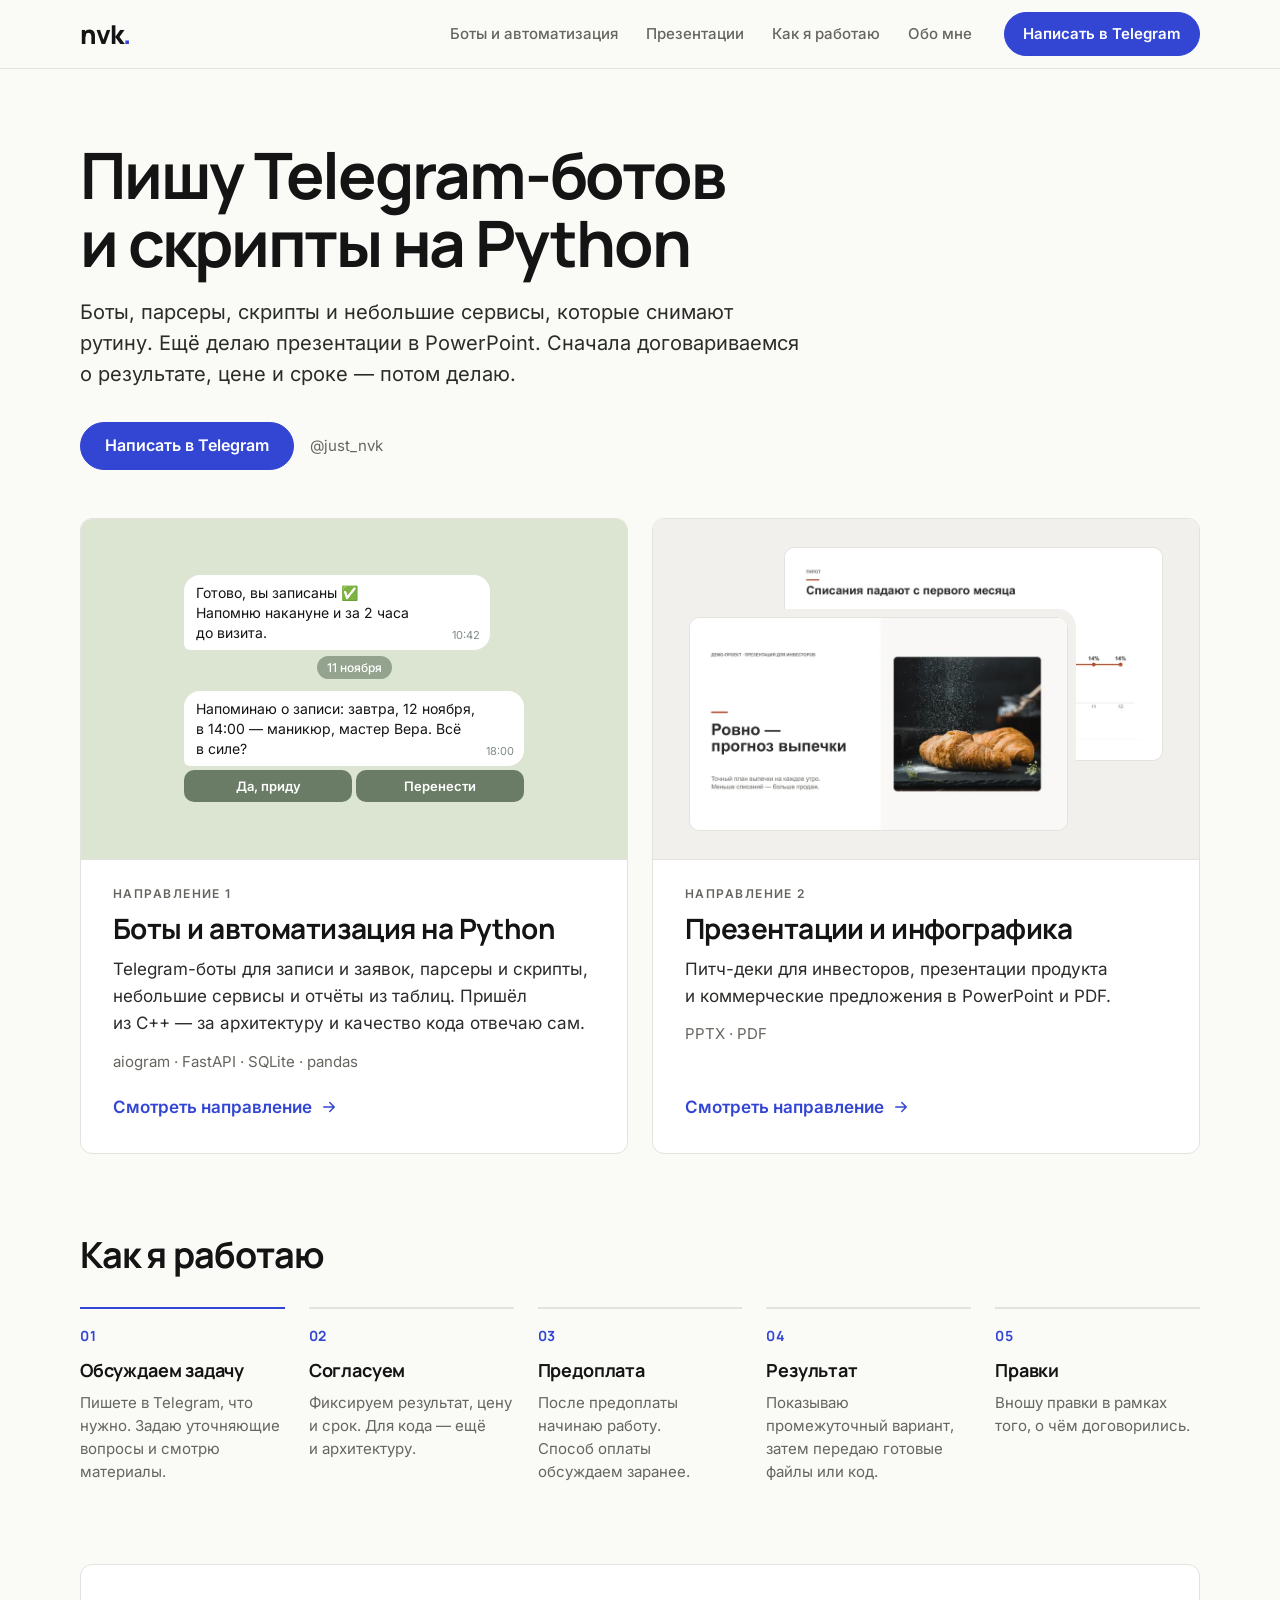
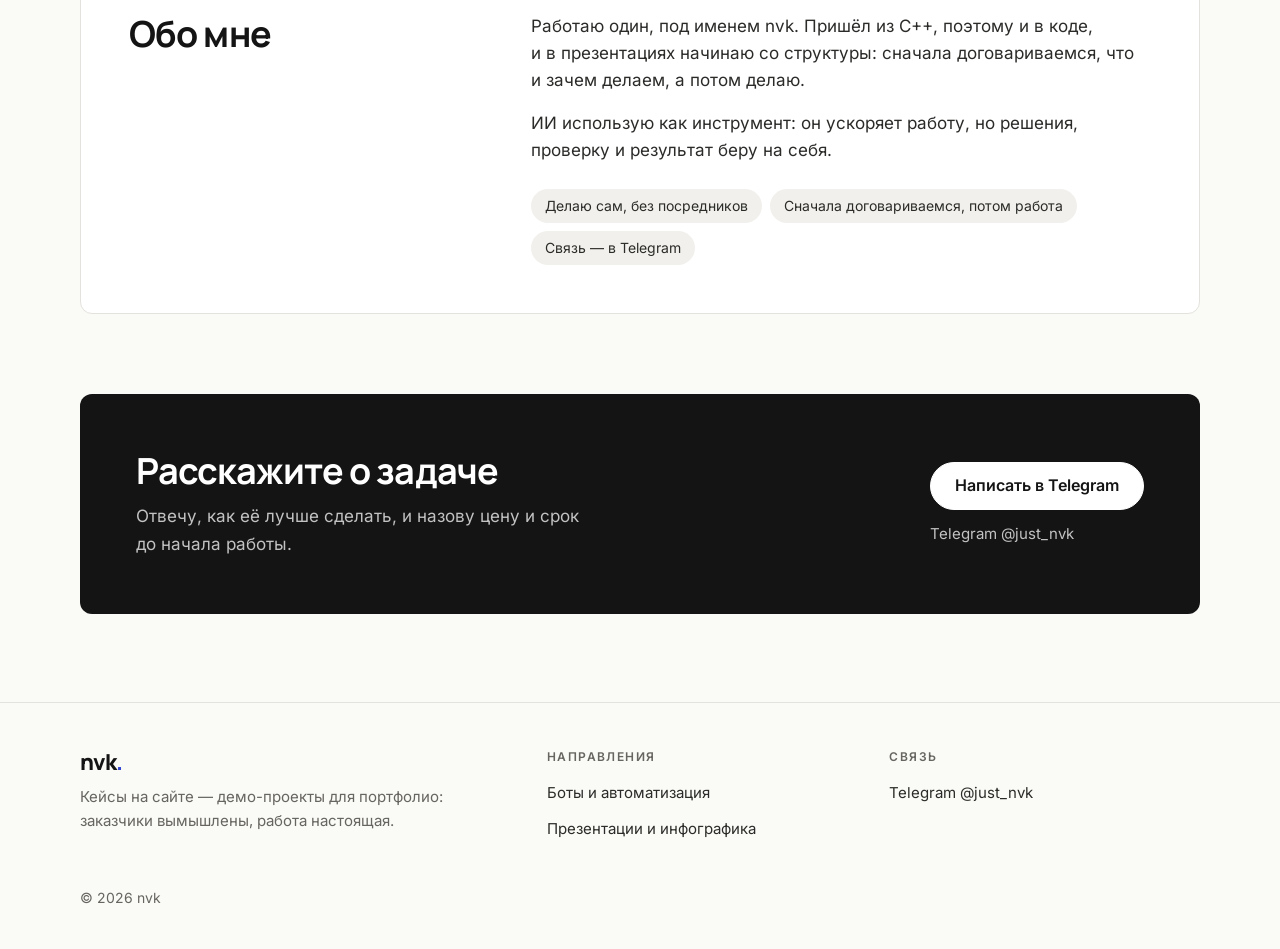
==== commit e9a67364: "Главная: первым направлением — боты и автоматизация на Python; тексты dev/, навигация, футер, превью" ====
--- a/docs/index.html
+++ b/docs/index.html
@@ -3,13 +3,13 @@
 <head>
 <meta charset="utf-8">
 <meta name="viewport" content="width=device-width, initial-scale=1">
-<title>nvk — презентации и Telegram-боты</title>
-<meta name="description" content="Делаю презентации и инфографику, Telegram-ботов и автоматизацию на Python. Сначала договариваемся о результате, цене и сроке — потом делаю.">
+<title>nvk — Telegram-боты и автоматизация на Python</title>
+<meta name="description" content="Пишу Telegram-ботов, парсеры, скрипты и небольшие сервисы на Python, делаю презентации в PowerPoint. Сначала договариваемся о результате, цене и сроке — потом делаю.">
 <meta property="og:type" content="website">
 <meta property="og:locale" content="ru_RU">
 <meta property="og:site_name" content="nvk">
-<meta property="og:title" content="nvk — презентации и Telegram-боты">
-<meta property="og:description" content="Делаю презентации и инфографику, Telegram-ботов и автоматизацию на Python. Сначала договариваемся о результате, цене и сроке — потом делаю.">
+<meta property="og:title" content="nvk — Telegram-боты и автоматизация на Python">
+<meta property="og:description" content="Пишу Telegram-ботов, парсеры, скрипты и небольшие сервисы на Python, делаю презентации в PowerPoint. Сначала договариваемся о результате, цене и сроке — потом делаю.">
 <link rel="canonical" href="https://just-nvk.github.io/">
 <meta property="og:url" content="https://just-nvk.github.io/">
 <meta property="og:image" content="https://just-nvk.github.io/assets/img/og/hub.png">
@@ -28,23 +28,16 @@
 <a class="skip" href="#main">Перейти к содержанию</a>
 <header class="site-header"><div class="container site-header__in">
 <a class="wordmark" href="./" aria-label="nvk — на главную">nvk<i>.</i></a>
-<nav class="nav" aria-label="Разделы"><a href="design/">Презентации</a><a href="dev/">Боты и автоматизация</a><a href="#process">Как я работаю</a><a href="#about">Обо мне</a></nav>
+<nav class="nav" aria-label="Разделы"><a href="dev/">Боты и автоматизация</a><a href="design/">Презентации</a><a href="#process">Как я работаю</a><a href="#about">Обо мне</a></nav>
 <a class="btn btn--primary btn--sm" href="https://t.me/just_nvk" target="_blank" rel="noopener">Написать в Telegram</a>
 </div></header>
 <main id="main">
 <section class="hero hero--hub"><div class="container">
-<h1>Делаю презентации и Telegram-ботов</h1>
-<p class="lead">Два направления: презентации с инфографикой и боты с автоматизацией на Python. Сначала договариваемся о результате, цене и сроке — потом делаю.</p>
+<h1>Пишу Telegram-ботов и скрипты на Python</h1>
+<p class="lead">Боты, парсеры, скрипты и небольшие сервисы, которые снимают рутину. Ещё делаю презентации в PowerPoint. Сначала договариваемся о результате, цене и сроке — потом делаю.</p>
 <div class="hero__actions"><a class="btn btn--primary" href="https://t.me/just_nvk" target="_blank" rel="noopener">Написать в Telegram</a><span class="hero__note">@just_nvk</span></div>
 </div></section>
 <section class="section section--dirs" aria-label="Направления"><div class="container"><div class="dirs">
-<a class="dir" href="design/">
-<div class="dir__media"><div class="deck-stack">
-<img class="deck-stack__back" src="assets/img/rovno/slide-06-800.webp" srcset="assets/img/rovno/slide-06-800.webp 800w, assets/img/rovno/slide-06-1600.webp 1600w" sizes="(max-width: 899px) 90vw, 440px" width="1600" height="900" alt="Слайд «Пилот» из питч-дека «Ровно» с диаграммой списаний" loading="lazy" decoding="async">
-<img class="deck-stack__front" src="assets/img/rovno/slide-01-800.webp" srcset="assets/img/rovno/slide-01-800.webp 800w, assets/img/rovno/slide-01-1600.webp 1600w" sizes="(max-width: 899px) 90vw, 440px" width="1600" height="900" alt="Обложка питч-дека «Ровно»" loading="lazy" decoding="async">
-</div></div>
-<div class="dir__body"><span class="dir__label">Направление 1</span><h2>Презентации и инфографика</h2><p><span class="nw">Питч-деки</span> для инвесторов, презентации продукта и коммерческие предложения, карусели для соцсетей и карточки для маркетплейсов.</p><p class="dir__meta">PPTX · PDF · PNG</p><span class="link-more">Смотреть направление <svg viewBox="0 0 24 24" fill="none" stroke="currentColor" stroke-width="2" stroke-linecap="round" stroke-linejoin="round" aria-hidden="true"><path d="M5 12h14M13 6l6 6-6 6"/></svg></span></div>
-</a>
 <a class="dir" href="dev/">
 <div class="dir__media dir__media--chat"><div class="chat-snippet chat-snippet--full" role="img" aria-label="Пример: бот подтверждает запись, а накануне визита напоминает о ней и предлагает кнопки «Да, приду» и «Перенести»"><div class="chat-col" aria-hidden="true">
 <div class="tg-msg">Готово, вы записаны ✅
@@ -52,7 +45,14 @@
 <span class="tg-pill">11 ноября</span>
 <div class="tg-group"><div class="tg-msg">Напоминаю о записи: завтра, 12 ноября, в 14:00 — маникюр, мастер Вера. Всё в силе?<time>18:00</time></div><div class="tg-kb tg-kb--2"><span>Да, приду</span><span>Перенести</span></div></div>
 </div></div></div>
-<div class="dir__body"><span class="dir__label">Направление 2</span><h2>Боты и автоматизация на Python</h2><p>Telegram-боты для записи и заявок, небольшие сервисы и отчёты из таблиц. Пришёл из C++ — за архитектуру и качество кода отвечаю сам.</p><p class="dir__meta">aiogram · FastAPI · SQLite · pandas</p><span class="link-more">Смотреть направление <svg viewBox="0 0 24 24" fill="none" stroke="currentColor" stroke-width="2" stroke-linecap="round" stroke-linejoin="round" aria-hidden="true"><path d="M5 12h14M13 6l6 6-6 6"/></svg></span></div>
+<div class="dir__body"><span class="dir__label">Направление 1</span><h2>Боты и автоматизация на Python</h2><p>Telegram-боты для записи и заявок, парсеры и скрипты, небольшие сервисы и отчёты из таблиц. Пришёл из C++ — за архитектуру и качество кода отвечаю сам.</p><p class="dir__meta">aiogram · FastAPI · SQLite · pandas</p><span class="link-more">Смотреть направление <svg viewBox="0 0 24 24" fill="none" stroke="currentColor" stroke-width="2" stroke-linecap="round" stroke-linejoin="round" aria-hidden="true"><path d="M5 12h14M13 6l6 6-6 6"/></svg></span></div>
+</a>
+<a class="dir" href="design/">
+<div class="dir__media"><div class="deck-stack">
+<img class="deck-stack__back" src="assets/img/rovno/slide-06-800.webp" srcset="assets/img/rovno/slide-06-800.webp 800w, assets/img/rovno/slide-06-1600.webp 1600w" sizes="(max-width: 899px) 90vw, 440px" width="1600" height="900" alt="Слайд «Пилот» из питч-дека «Ровно» с диаграммой списаний" loading="lazy" decoding="async">
+<img class="deck-stack__front" src="assets/img/rovno/slide-01-800.webp" srcset="assets/img/rovno/slide-01-800.webp 800w, assets/img/rovno/slide-01-1600.webp 1600w" sizes="(max-width: 899px) 90vw, 440px" width="1600" height="900" alt="Обложка питч-дека «Ровно»" loading="lazy" decoding="async">
+</div></div>
+<div class="dir__body"><span class="dir__label">Направление 2</span><h2>Презентации и инфографика</h2><p><span class="nw">Питч-деки</span> для инвесторов, презентации продукта и коммерческие предложения в PowerPoint и PDF.</p><p class="dir__meta">PPTX · PDF</p><span class="link-more">Смотреть направление <svg viewBox="0 0 24 24" fill="none" stroke="currentColor" stroke-width="2" stroke-linecap="round" stroke-linejoin="round" aria-hidden="true"><path d="M5 12h14M13 6l6 6-6 6"/></svg></span></div>
 </a>
 </div></div></section>
 <section class="section" id="process" aria-labelledby="process-title"><div class="container">
@@ -71,7 +71,7 @@
 <footer class="site-footer"><div class="container">
 <div class="site-footer__grid">
 <div class="site-footer__about"><a class="wordmark" href="./" aria-label="nvk — на главную">nvk<i>.</i></a><p>Кейсы на сайте — <span class="nw">демо-проекты</span> для портфолио: заказчики вымышлены, работа настоящая.</p></div>
-<div><h2>Направления</h2><ul><li><a href="design/">Презентации и инфографика</a></li><li><a href="dev/">Боты и автоматизация</a></li></ul></div>
+<div><h2>Направления</h2><ul><li><a href="dev/">Боты и автоматизация</a></li><li><a href="design/">Презентации и инфографика</a></li></ul></div>
 <div><h2>Связь</h2><ul><li><a href="https://t.me/just_nvk" target="_blank" rel="noopener">Telegram @just_nvk</a></li></ul></div>
 </div>
 <p class="site-footer__copy">© 2026 nvk</p>
